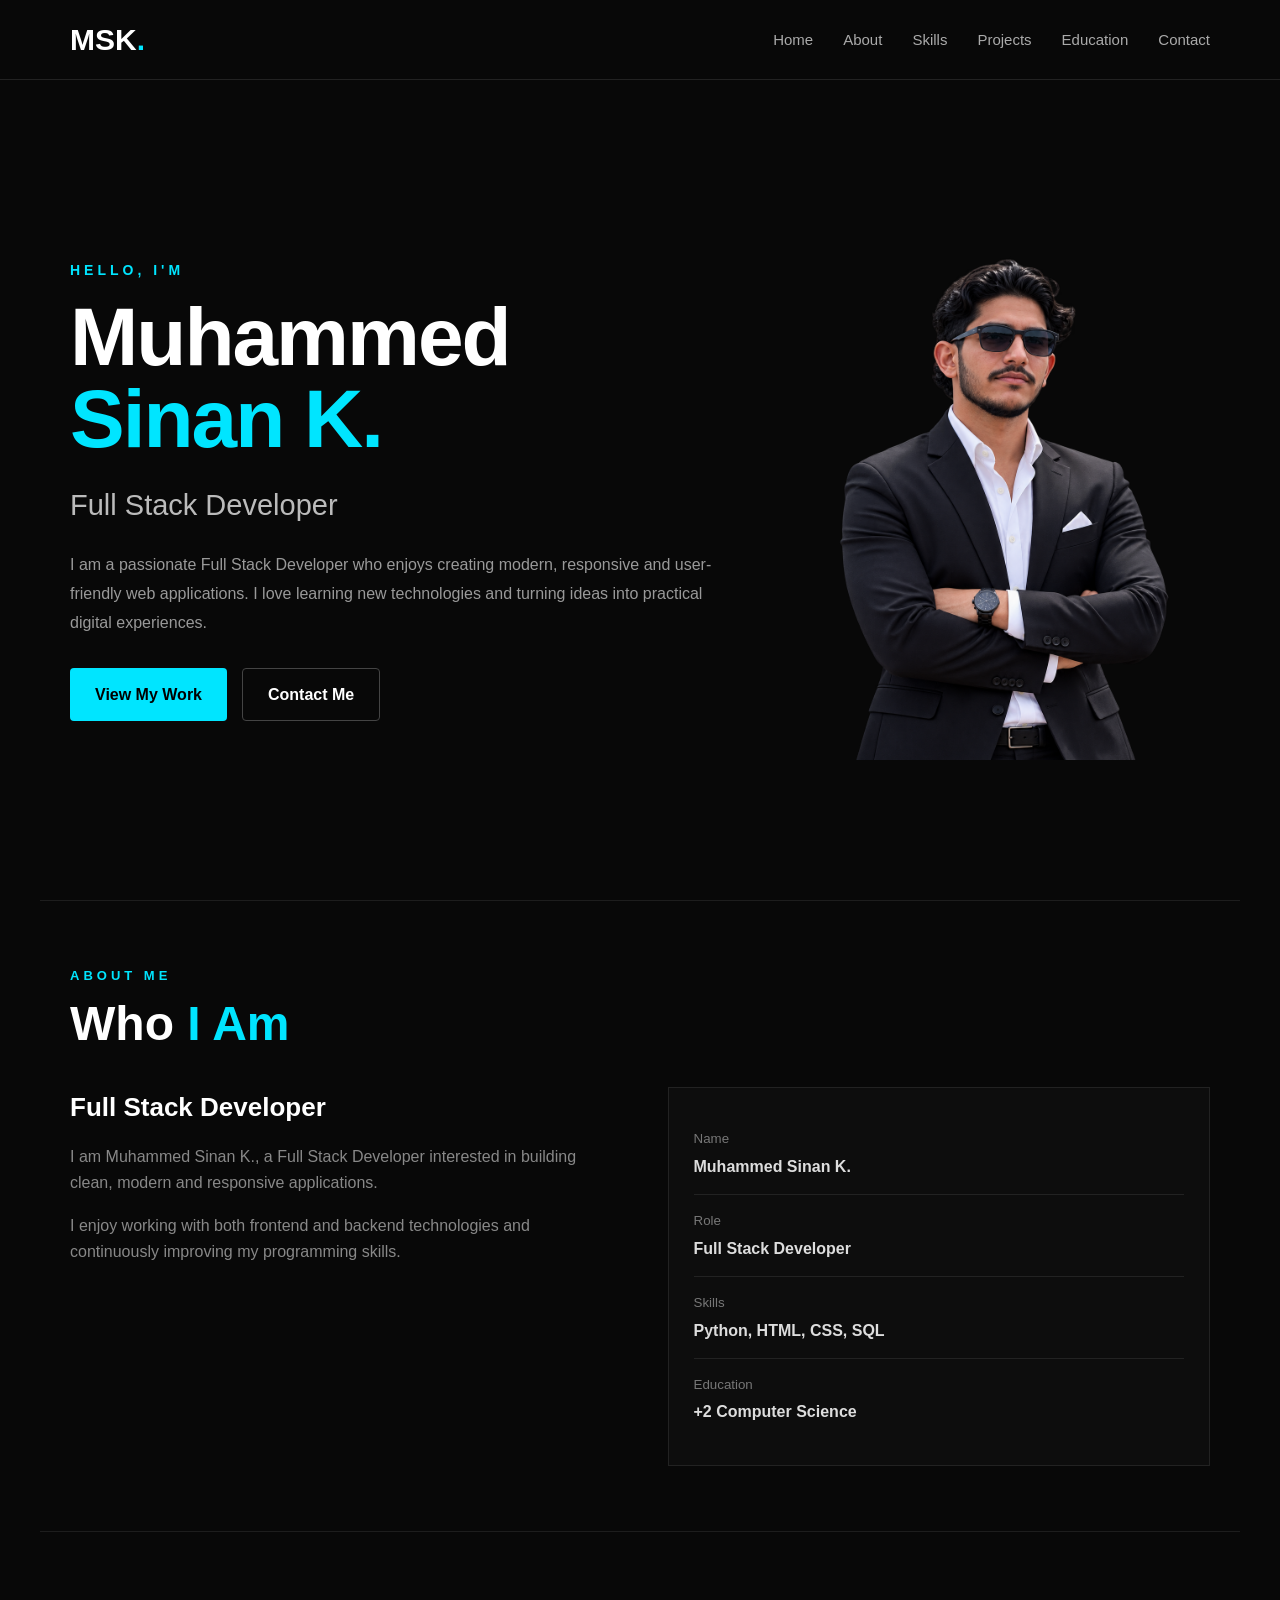
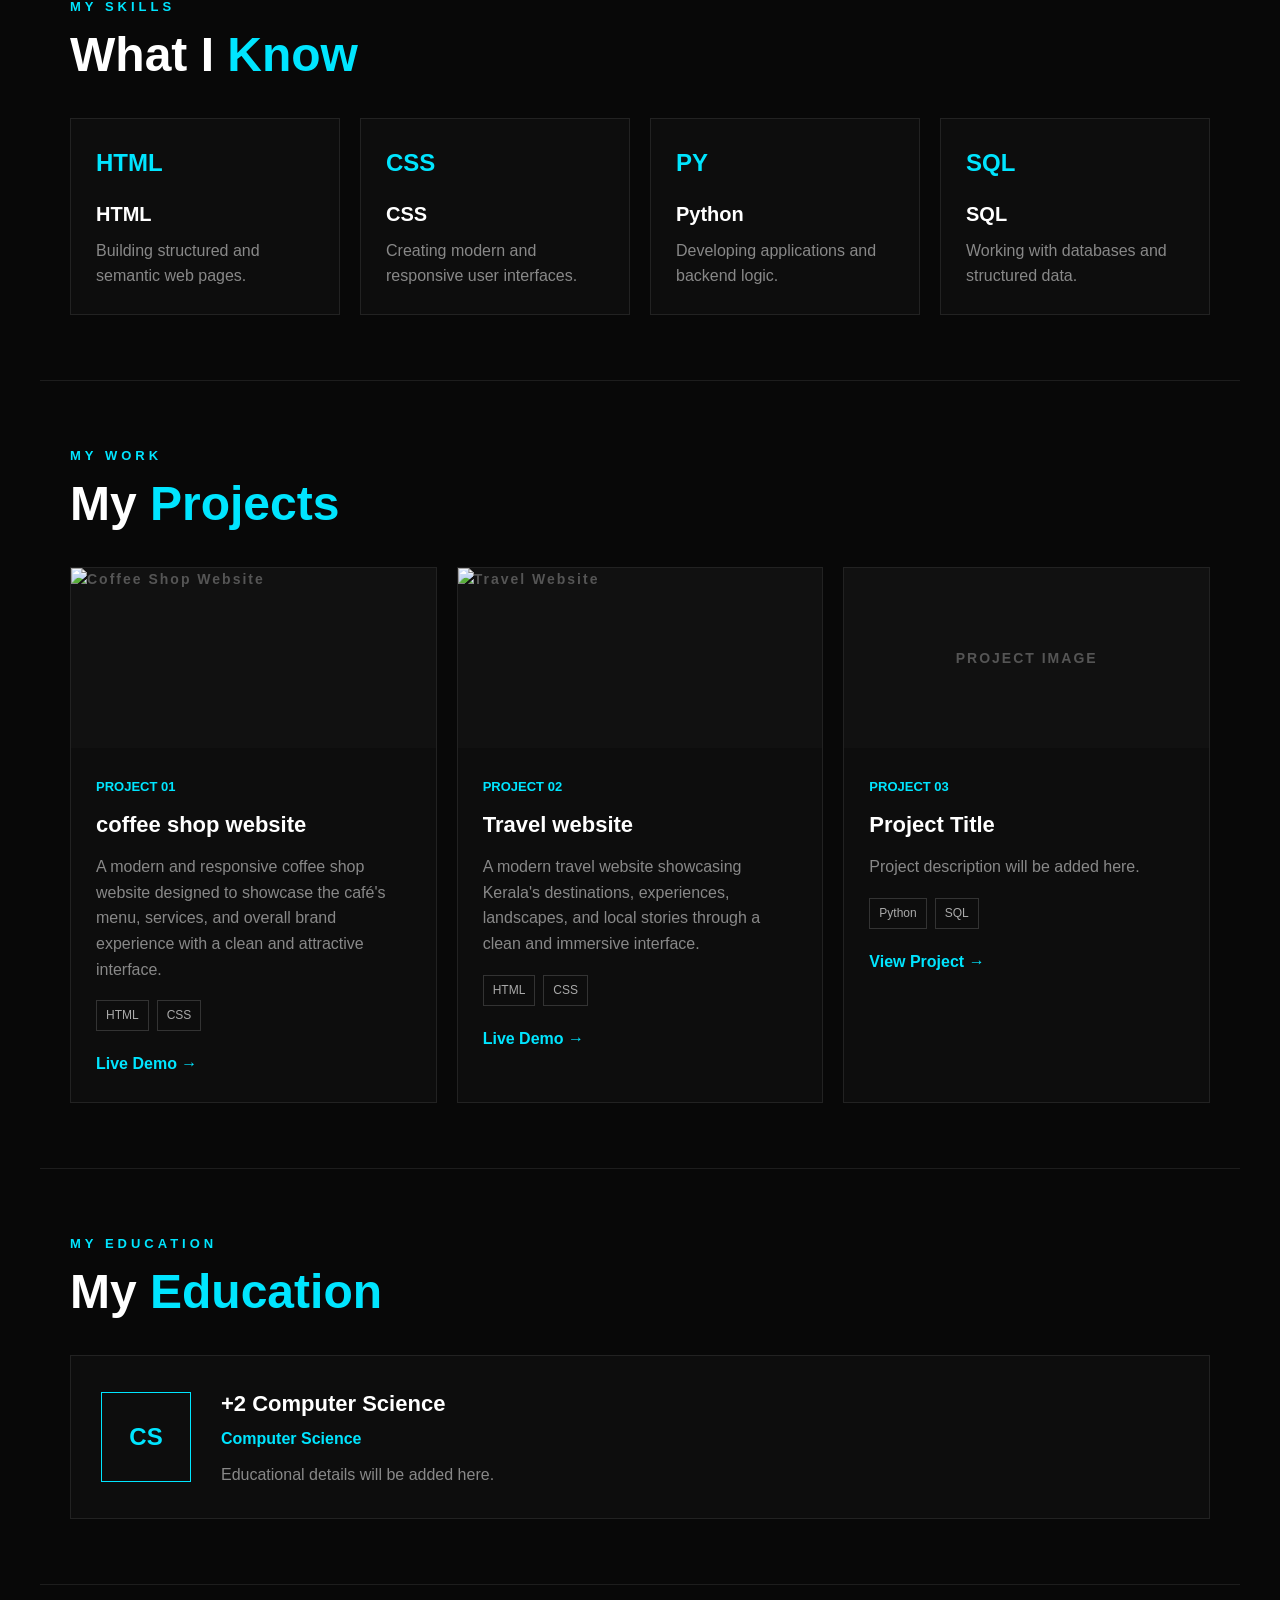
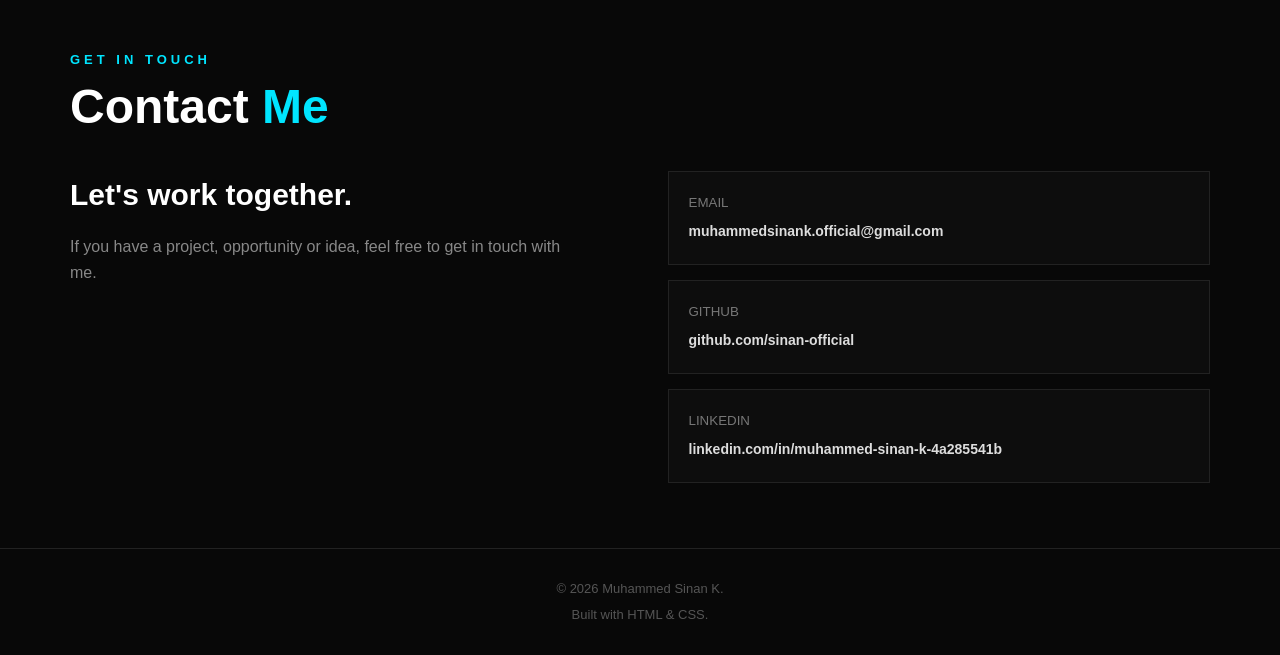
==== portfolio.html @ 4652ec10 "first commit" ====
<!DOCTYPE html>
<html lang="en">

<head>
    <meta charset="UTF-8">

    <meta name="viewport"
          content="width=device-width, initial-scale=1.0">

    <title>Muhammed Sinan K. | Full Stack Developer</title>

    <link rel="stylesheet" href="portfolio.css">
</head>

<body>

    <header class="header">

        <nav class="navbar">

            <a href="#home" class="logo">
                MSK<span>.</span>
            </a>
            <input type="checkbox" id="menu-toggle">

            <label for="menu-toggle" class="menu-icon">
                <span></span>
                <span></span>
                <span></span>
            </label>

            <ul class="nav-links">

                <li>
                    <a href="#home">Home</a>
                </li>

                <li>
                    <a href="#about">About</a>
                </li>

                <li>
                    <a href="#skills">Skills</a>
                </li>

                <li>
                    <a href="#projects">Projects</a>
                </li>

                <li>
                    <a href="#education">Education</a>
                </li>

                <li>
                    <a href="#contact">Contact</a>
                </li>

            </ul>

        </nav>

    </header>


    <main>

        <!-- =========================
             HERO
        ========================== -->

        <section id="home" class="hero">

            <div class="hero-content">

                <p class="subtitle">
                    HELLO, I'M
                </p>

                <h1>
                    Muhammed
                    <span>Sinan K.</span>
                </h1>

                <h2>
                    Full Stack Developer
                </h2>

                <p class="description">
                    I am a passionate Full Stack Developer who enjoys
                    creating modern, responsive and user-friendly web
                    applications. I love learning new technologies and
                    turning ideas into practical digital experiences.
                </p>

                <div class="hero-buttons">

                    <a href="#projects"
                       class="btn primary-btn">
                        View My Work
                    </a>

                    <a href="#contact"
                       class="btn secondary-btn">
                        Contact Me
                    </a>

                </div>

            </div>


            <!-- PROFILE IMAGE -->

            <div class="profile-container">

                <img
                    src="./dp.png"
                    alt="Muhammed Sinan K."
                    class="profile-image"
                >

            </div>

        </section>


        <!-- =========================
             ABOUT
        ========================== -->

        <section id="about" class="section dark-section">

            <div class="section-heading">

                <p>ABOUT ME</p>

                <h2>
                    Who <span>I Am</span>
                </h2>

            </div>


            <div class="about-grid">

                <div class="about-text">

                    <h3>
                        Full Stack Developer
                    </h3>

                    <p>
                        I am Muhammed Sinan K., a Full Stack Developer
                        interested in building clean, modern and
                        responsive applications.
                    </p>

                    <p>
                        I enjoy working with both frontend and backend
                        technologies and continuously improving my
                        programming skills.
                    </p>

                </div>


                <div class="about-card">

                    <div class="info">

                        <small>
                            Name
                        </small>

                        <strong>
                            Muhammed Sinan K.
                        </strong>

                    </div>


                    <div class="info">

                        <small>
                            Role
                        </small>

                        <strong>
                            Full Stack Developer
                        </strong>

                    </div>


                    <div class="info">

                        <small>
                            Skills
                        </small>

                        <strong>
                            Python, HTML, CSS, SQL
                        </strong>

                    </div>


                    <div class="info">

                        <small>
                            Education
                        </small>

                        <strong>
                            +2 Computer Science
                        </strong>

                    </div>

                </div>

            </div>

        </section>


        <!-- =========================
             SKILLS
        ========================== -->

        <section id="skills" class="section">

            <div class="section-heading">

                <p>MY SKILLS</p>

                <h2>
                    What I <span>Know</span>
                </h2>

            </div>


            <div class="skills-grid">

                <div class="skill-card">

                    <div class="skill-icon">
                        HTML
                    </div>

                    <h3>
                        HTML
                    </h3>

                    <p>
                        Building structured and semantic web pages.
                    </p>

                </div>


                <div class="skill-card">

                    <div class="skill-icon">
                        CSS
                    </div>

                    <h3>
                        CSS
                    </h3>

                    <p>
                        Creating modern and responsive user interfaces.
                    </p>

                </div>


                <div class="skill-card">

                    <div class="skill-icon">
                        PY
                    </div>

                    <h3>
                        Python
                    </h3>

                    <p>
                        Developing applications and backend logic.
                    </p>

                </div>


                <div class="skill-card">

                    <div class="skill-icon">
                        SQL
                    </div>

                    <h3>
                        SQL
                    </h3>

                    <p>
                        Working with databases and structured data.
                    </p>

                </div>

            </div>

        </section>


        <!-- =========================
             PROJECTS
        ========================== -->

        <section id="projects"
                 class="section dark-section">

            <div class="section-heading">

                <p>MY WORK</p>

                <h2>
                    My <span>Projects</span>
                </h2>

            </div>


            <div class="projects-grid">

                <div class="project-card">

                    <div class="project-image">
                        <img
        src="https://img.freepik.com/premium-photo/coffee-shop-interior-black-gray_674594-15224.jpg"
        alt="Coffee Shop Website"
    >
                    </div>

                    <div class="project-content">

                        <span class="project-number">
                            PROJECT 01
                        </span>

                        <h3>
                            coffee shop website
                        </h3>

                        <p>
                               A modern and responsive coffee shop website designed
            to showcase the café's menu, services, and overall
            brand experience with a clean and attractive interface.
                        </p>

                        <div class="technology">

                            <span>
                                HTML
                            </span>

                            <span>
                                CSS
                            </span>

                        </div>

                        <a  href="https://coffeewebsite001.netlify.app/"
                target="_blank"
                rel="noopener noreferrer"
                class="project-link">
                Live Demo →
                        </a>

                    </div>

                </div>


                <div class="project-card">

                    
<div class="project-image">
    <img
        src="https://wallpaperaccess.com/full/1635210.jpg"
        alt="Travel Website"
    >
</div>



                    <div class="project-content">

                        <span class="project-number">
                            PROJECT 02
                        </span>

                        <h3>
                            Travel website
                        </h3>

                        <p>
                            A modern travel website showcasing Kerala's destinations, experiences, landscapes, and local stories through a clean and immersive interface.
                        </p>

                        <div class="technology">

                            <span>
                                HTML
                            </span>

                            <span>
                                CSS
                            </span>

                        </div>

                        <a href="https://travelwebsite-kitten-54ea72.netlify.app/" target="_blank" rel="noopener noreferrer" class="project-link"> Live Demo → </a>

                    </div>

                </div>


                <div class="project-card">

                    <div class="project-image">
                        PROJECT IMAGE
                    </div>

                    <div class="project-content">

                        <span class="project-number">
                            PROJECT 03
                        </span>

                        <h3>
                            Project Title
                        </h3>

                        <p>
                            Project description will be added here.
                        </p>

                        <div class="technology">

                            <span>
                                Python
                            </span>

                            <span>
                                SQL
                            </span>

                        </div>

                        <a href="#"
                           class="project-link">
                            View Project →
                        </a>

                    </div>

                </div>

            </div>

        </section>


        <!-- =========================
             EDUCATION
        ========================== -->

        <section id="education"
                 class="section">

            <div class="section-heading">

                <p>MY EDUCATION</p>

                <h2>
                    My <span>Education</span>
                </h2>

            </div>


            <div class="education-card">

                <div class="education-icon">
                    CS
                </div>

                <div>

                    <h3>
                        +2 Computer Science
                    </h3>

                    <h4>
                        Computer Science
                    </h4>

                    <p>
                        Educational details will be added here.
                    </p>

                </div>

            </div>

        </section>


        <!-- =========================
             CONTACT
        ========================== -->

        <section id="contact"
                 class="section dark-section">

            <div class="section-heading">

                <p>GET IN TOUCH</p>

                <h2>
                    Contact <span>Me</span>
                </h2>

            </div>


            <div class="contact-grid">

                <div class="contact-intro">

                    <h3>
                        Let's work together.
                    </h3>

                    <p>
                        If you have a project, opportunity or idea,
                        feel free to get in touch with me.
                    </p>

                </div>


                <div class="contact-links">

                    <a
                        href="mailto:muhammedsinank.official@gmail.com"
                        class="contact-item">

                        <small>
                            EMAIL
                        </small>

                        <strong>
                            muhammedsinank.official@gmail.com
                        </strong>

                    </a>


                    <a
                        href="https://github.com/sinan-official"
                        target="_blank"
                        class="contact-item">

                        <small>
                            GITHUB
                        </small>

                        <strong>
                            github.com/sinan-official
                        </strong>

                    </a>


                    <a
                        href="https://www.linkedin.com/in/muhammed-sinan-k-4a285541b"
                        target="_blank"
                        class="contact-item">

                        <small>
                            LINKEDIN
                        </small>

                        <strong>
                            linkedin.com/in/muhammed-sinan-k-4a285541b
                        </strong>

                    </a>

                </div>

            </div>

        </section>

    </main>


    <!-- =========================
         FOOTER
    ========================== -->

    <footer>

        <p>
            © 2026 Muhammed Sinan K.
        </p>

        <p>
            Built with HTML & CSS.
        </p>

    </footer>

</body>

</html>
---- portfolio.css ----
/* ========================================
   RESET
======================================== */

* {
    margin: 0;
    padding: 0;
    box-sizing: border-box;
}

html {
    scroll-behavior: smooth;
}

body {
    background: #080808;
    color: #ffffff;
    font-family: Arial, Helvetica, sans-serif;
    line-height: 1.6;
    overflow-x: hidden;
}

img {
    max-width: 100%;
    display: block;
}

a {
    text-decoration: none;
    color: inherit;
}

ul {
    list-style: none;
}


/* ========================================
   HEADER
======================================== */

.header {
    width: 100%;
    height: 80px;

    background: #080808;
    border-bottom: 1px solid #222;

    position: sticky;
    top: 0;
    z-index: 1000;
}

.navbar {
    width: min(1200px, 100%);
    height: 100%;

    margin: auto;
    padding: 0 30px;

    display: flex;
    align-items: center;
    justify-content: space-between;

    position: relative;
}

.logo {
    font-size: 30px;
    font-weight: 800;
}

.logo span {
    color: #00e5ff;
}

.nav-links {
    display: flex;
    align-items: center;
    gap: 30px;
}

.nav-links a {
    color: #aaa;
    font-size: 15px;
    transition: 0.3s ease;
}

.nav-links a:hover {
    color: #00e5ff;
}


/* ========================================
   MOBILE MENU
======================================== */

#menu-toggle {
    display: none;
}

.menu-icon {
    display: none;
    width: 32px;
    cursor: pointer;
}

.menu-icon span {
    display: block;

    width: 100%;
    height: 3px;

    margin: 6px 0;

    background: #ffffff;

    transition: 0.3s;
}


/* ========================================
   HERO
======================================== */

.hero {
    width: min(1200px, 100%);
    min-height: calc(100vh - 80px);

    margin: auto;

    padding: 55px 30px;

    display: flex;
    align-items: center;
    justify-content: space-between;

    gap: 45px;
}

.hero-content {
    flex: 1;
    min-width: 0;
    max-width: 700px;
}

.subtitle {
    color: #00e5ff;

    font-size: 14px;
    font-weight: bold;

    letter-spacing: 4px;

    margin-bottom: 15px;
}

.hero h1 {
    font-size: clamp(45px, 7vw, 82px);

    line-height: 1;

    margin-bottom: 22px;

    letter-spacing: -2px;
}

.hero h1 span {
    display: block;
    color: #00e5ff;
}

.hero h2 {
    color: #bbb;

    font-size: clamp(21px, 3vw, 29px);

    font-weight: 400;

    margin-bottom: 23px;
}

.description {
    max-width: 650px;

    color: #999;

    font-size: 16px;

    line-height: 1.8;

    margin-bottom: 30px;
}


/* ========================================
   BUTTONS
======================================== */

.hero-buttons {
    display: flex;
    gap: 15px;
    flex-wrap: wrap;
}

.btn {
    display: inline-flex;

    align-items: center;
    justify-content: center;

    padding: 13px 25px;

    border-radius: 4px;

    font-weight: bold;

    transition: 0.3s ease;
}

.primary-btn {
    background: #00e5ff;
    color: #000000;
}

.primary-btn:hover {
    background: #ffffff;
    transform: translateY(-2px);
}

.secondary-btn {
    border: 1px solid #444;
    color: #ffffff;
}

.secondary-btn:hover {
    border-color: #00e5ff;
    color: #00e5ff;
}


/* ========================================
   PROFILE IMAGE
   NO CIRCLE
======================================== */

.profile-container {
    flex: 0 1 430px;

    width: 430px;
    max-width: 42vw;

    height: 540px;

    display: flex;
    align-items: flex-end;
    justify-content: center;

    overflow: hidden;

    position: relative;
}

.profile-image {
    display: block;

    width: 1000px;
    max-width: 430px;

    height: 800px;

    object-fit: contain;

    object-position: center bottom;

    margin: 0 auto;
}


/* ========================================
   GENERAL SECTIONS
======================================== */

.section {
    width: min(1200px, 100%);

    margin: auto;

    padding: 65px 30px;

    border-top: 1px solid #1d1d1d;
}

.dark-section {
    background: #080808;
}

.section-heading {
    margin-bottom: 35px;
}

.section-heading p {
    color: #00e5ff;

    font-size: 13px;
    font-weight: bold;

    letter-spacing: 4px;

    margin-bottom: 8px;
}

.section-heading h2 {
    font-size: clamp(34px, 5vw, 48px);

    line-height: 1.2;
}

.section-heading h2 span {
    color: #00e5ff;
}


/* ========================================
   ABOUT
======================================== */

.about-grid {
    display: grid;

    grid-template-columns: 1fr 1fr;

    gap: 55px;

    align-items: start;
}

.about-text h3 {
    font-size: 26px;

    margin-bottom: 15px;
}

.about-text p {
    color: #888;

    max-width: 650px;

    margin-bottom: 18px;
}

.about-card {
    background: #0d0d0d;

    border: 1px solid #222;

    padding: 25px;
}

.about-card .info {
    display: flex;

    flex-direction: column;

    gap: 4px;

    padding: 15px 0;

    border-bottom: 1px solid #222;
}

.about-card .info:last-child {
    border-bottom: none;
}

.about-card small {
    color: #777;
}

.about-card strong {
    color: #ddd;

    overflow-wrap: anywhere;
}


/* ========================================
   SKILLS
======================================== */

.skills-grid {
    display: grid;

    grid-template-columns: repeat(4, 1fr);

    gap: 20px;
}

.skill-card {
    background: #0d0d0d;

    border: 1px solid #222;

    padding: 25px;

    transition: 0.3s ease;
}

.skill-card:hover {
    border-color: #00e5ff;

    transform: translateY(-4px);
}

.skill-icon {
    color: #00e5ff;

    font-size: 24px;
    font-weight: bold;

    margin-bottom: 15px;
}

.skill-card h3 {
    font-size: 20px;

    margin-bottom: 8px;
}

.skill-card p {
    color: #888;
}


/* ========================================
   PROJECTS
======================================== */

.projects-grid {
    display: grid;

    grid-template-columns: repeat(3, 1fr);

    gap: 20px;
}

.project-card {
    background: #0d0d0d;

    border: 1px solid #222;

    overflow: hidden;

    transition: 0.3s ease;
}

.project-card:hover {
    border-color: #00e5ff;

    transform: translateY(-4px);
}

.project-image {
    height: 150px;

    display: flex;

    align-items: center;
    justify-content: center;

    background: #111;

    color: #555;

    font-size: 14px;

    font-weight: bold;

    letter-spacing: 2px;
}

.project-content {
    padding: 25px;
}

.project-number {
    color: #00e5ff;

    font-size: 13px;

    font-weight: bold;
}

.project-card h3 {
    font-size: 22px;

    margin: 8px 0 12px;
}

.project-card p {
    color: #888;

    margin-bottom: 18px;
}

.technology {
    display: flex;

    flex-wrap: wrap;

    gap: 8px;

    margin-bottom: 20px;
}

.technology span {
    border: 1px solid #333;

    color: #aaa;

    padding: 5px 9px;

    font-size: 12px;
}

.project-link {
    color: #00e5ff;

    font-weight: bold;
}


/* ========================================
   EDUCATION
======================================== */

.education-card {
    background: #0d0d0d;

    border: 1px solid #222;

    padding: 30px;

    display: flex;

    align-items: center;

    gap: 30px;
}

.education-icon {
    width: 90px;
    height: 90px;

    flex-shrink: 0;

    border: 1px solid #00e5ff;

    color: #00e5ff;

    display: flex;

    align-items: center;
    justify-content: center;

    font-size: 24px;

    font-weight: bold;
}

.education-card h3 {
    font-size: 22px;
}

.education-card h4 {
    color: #00e5ff;

    margin: 5px 0 10px;
}

.education-card p {
    color: #888;
}


/* ========================================
   CONTACT
======================================== */

.contact-grid {
    display: grid;

    grid-template-columns: 1fr 1fr;

    gap: 55px;
}

.contact-intro h3 {
    font-size: 30px;

    margin-bottom: 15px;
}

.contact-intro p {
    color: #888;

    max-width: 500px;
}

.contact-links {
    display: flex;

    flex-direction: column;

    gap: 15px;
}

.contact-item {
    display: block;

    background: #0d0d0d;

    border: 1px solid #222;

    padding: 20px;

    transition: 0.3s ease;
}

.contact-item:hover {
    border-color: #00e5ff;
}

.contact-item small {
    display: block;

    color: #777;

    margin-bottom: 5px;
}

.contact-item strong {
    color: #ddd;

    font-size: 14px;

    overflow-wrap: anywhere;
}


/* ========================================
   FOOTER
======================================== */

footer {
    border-top: 1px solid #222;

    padding: 30px 20px;

    text-align: center;

    color: #555;

    font-size: 13px;
}

footer p:first-child {
    margin-bottom: 5px;
}


/* ========================================
   TABLET
======================================== */

@media (max-width: 1000px) {

    .hero {
        gap: 25px;

        padding-left: 25px;
        padding-right: 25px;
    }

    .profile-container {
        width: 360px;
        max-width: 38vw;

        height: 480px;

        flex-basis: 360px;
    }

    .profile-image {
        max-width: 360px;
    }

    .skills-grid {
        grid-template-columns: repeat(2, 1fr);
    }

    .projects-grid {
        grid-template-columns: repeat(2, 1fr);
    }

    .about-grid {
        gap: 30px;
    }

    .contact-grid {
        gap: 30px;
    }
}


/* ========================================
   MOBILE NAV
======================================== */

@media (max-width: 768px) {

    .header {
        height: 70px;
    }

    .navbar {
        height: 70px;

        padding: 0 20px;
    }

    .menu-icon {
        display: block;
    }

    .nav-links {
        position: absolute;

        top: 70px;
        left: 0;

        width: 100%;

        background: #080808;

        border-bottom: 1px solid #222;

        display: flex;

        flex-direction: column;

        align-items: center;

        gap: 0;

        max-height: 0;

        overflow: hidden;

        transition: max-height 0.35s ease;
    }

    .nav-links li {
        width: 100%;

        text-align: center;
    }

    .nav-links a {
        display: block;

        width: 100%;

        padding: 15px;
    }

    #menu-toggle:checked ~ .nav-links {
        max-height: 400px;
    }

    #menu-toggle:checked + .menu-icon span:nth-child(1) {
        transform: translateY(9px) rotate(45deg);
    }

    #menu-toggle:checked + .menu-icon span:nth-child(2) {
        opacity: 0;
    }

    #menu-toggle:checked + .menu-icon span:nth-child(3) {
        transform: translateY(-9px) rotate(-45deg);
    }


    /* HERO */

    .hero {
        width: 100%;

        min-height: auto;

        padding: 40px 20px 60px;

        flex-direction: column;

        text-align: center;

        gap: 25px;
    }

    .hero-content {
        width: 100%;

        max-width: 650px;
    }

    .description {
        margin-left: auto;
        margin-right: auto;
    }

    .hero-buttons {
        justify-content: center;
    }


    /* IMAGE */

    .profile-container {
        order: -1;

        width: 100%;
        max-width: 340px;

        height: 420px;

        flex: none;
    }

    .profile-image {
        width: 100%;

        max-width: 340px;

        height: 100%;

        object-fit: contain;

        object-position: center bottom;
    }


    /* ABOUT */

    .about-grid {
        grid-template-columns: 1fr;

        gap: 30px;
    }


    /* CONTACT */

    .contact-grid {
        grid-template-columns: 1fr;

        gap: 30px;
    }


    /* SECTION */

    .section {
        padding: 55px 20px;
    }
}


/* ========================================
   SMALL MOBILE
======================================== */

@media (max-width: 550px) {

    .logo {
        font-size: 25px;
    }

    .hero {
        padding: 35px 18px 50px;

        gap: 20px;
    }

    .profile-container {
        width: 100%;

        max-width: 290px;

        height: 360px;
    }

    .profile-image {
        width: 100%;

        max-width: 290px;
    }

    .hero h1 {
        font-size: 43px;

        letter-spacing: -1px;
    }

    .hero h2 {
        font-size: 20px;
    }

    .description {
        font-size: 15px;
    }

    .hero-buttons {
        width: 100%;

        flex-direction: column;
    }

    .btn {
        width: 100%;

        text-align: center;
    }

    .skills-grid {
        grid-template-columns: 1fr;
    }

    .projects-grid {
        grid-template-columns: 1fr;
    }

    .education-card {
        flex-direction: column;

        text-align: center;

        padding: 25px 20px;
    }

    .education-icon {
        width: 75px;
        height: 75px;
    }

    .section {
        padding: 45px 18px;
    }
}


/* ========================================
   VERY SMALL PHONES
======================================== */

@media (max-width: 360px) {

    .hero {
        padding-left: 15px;
        padding-right: 15px;
    }

    .profile-container {
        max-width: 260px;

        height: 320px;
    }

    .profile-image {
        max-width: 260px;
    }

    .hero h1 {
        font-size: 37px;
    }

    .section-heading h2 {
        font-size: 31px;
    }
}
.project-links {
    display: flex;
    flex-wrap: wrap;
    gap: 20px;
    margin-top: 5px;
}

.project-link {
    color: #00e5ff;
    font-weight: bold;
    transition: 0.3s ease;
}

.project-link:hover {
    color: #ffffff;
}
.project-image {
    height: 180px;
    overflow: hidden;
    background: #111;
}

.project-image img {
    width: 100%;
    height: 100%;
    object-fit: cover;
    display: block;
}

.project-links {
    display: flex;
    flex-wrap: wrap;
    gap: 20px;
    margin-top: 5px;
}

.project-link {
    color: #00e5ff;
    font-weight: bold;
    transition: 0.3s ease;
}

.project-link:hover {
    color: #ffffff;
}
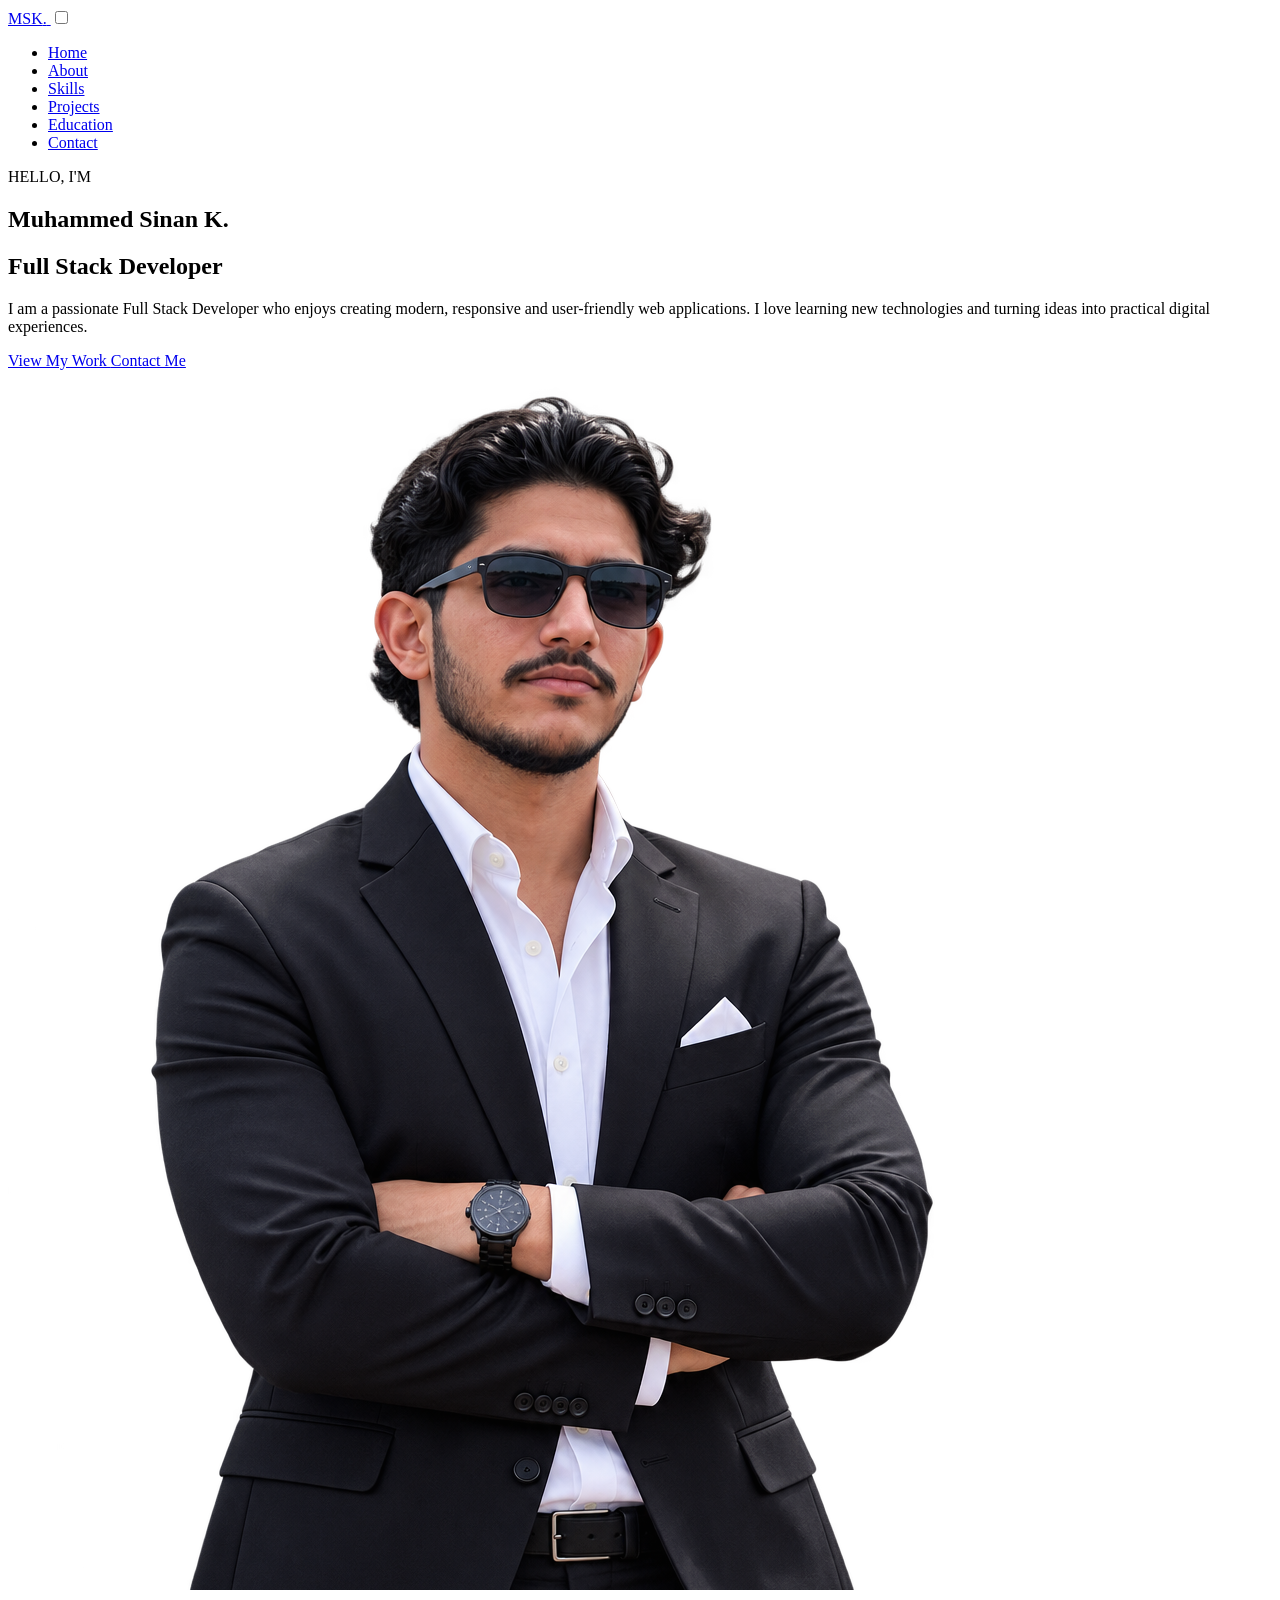
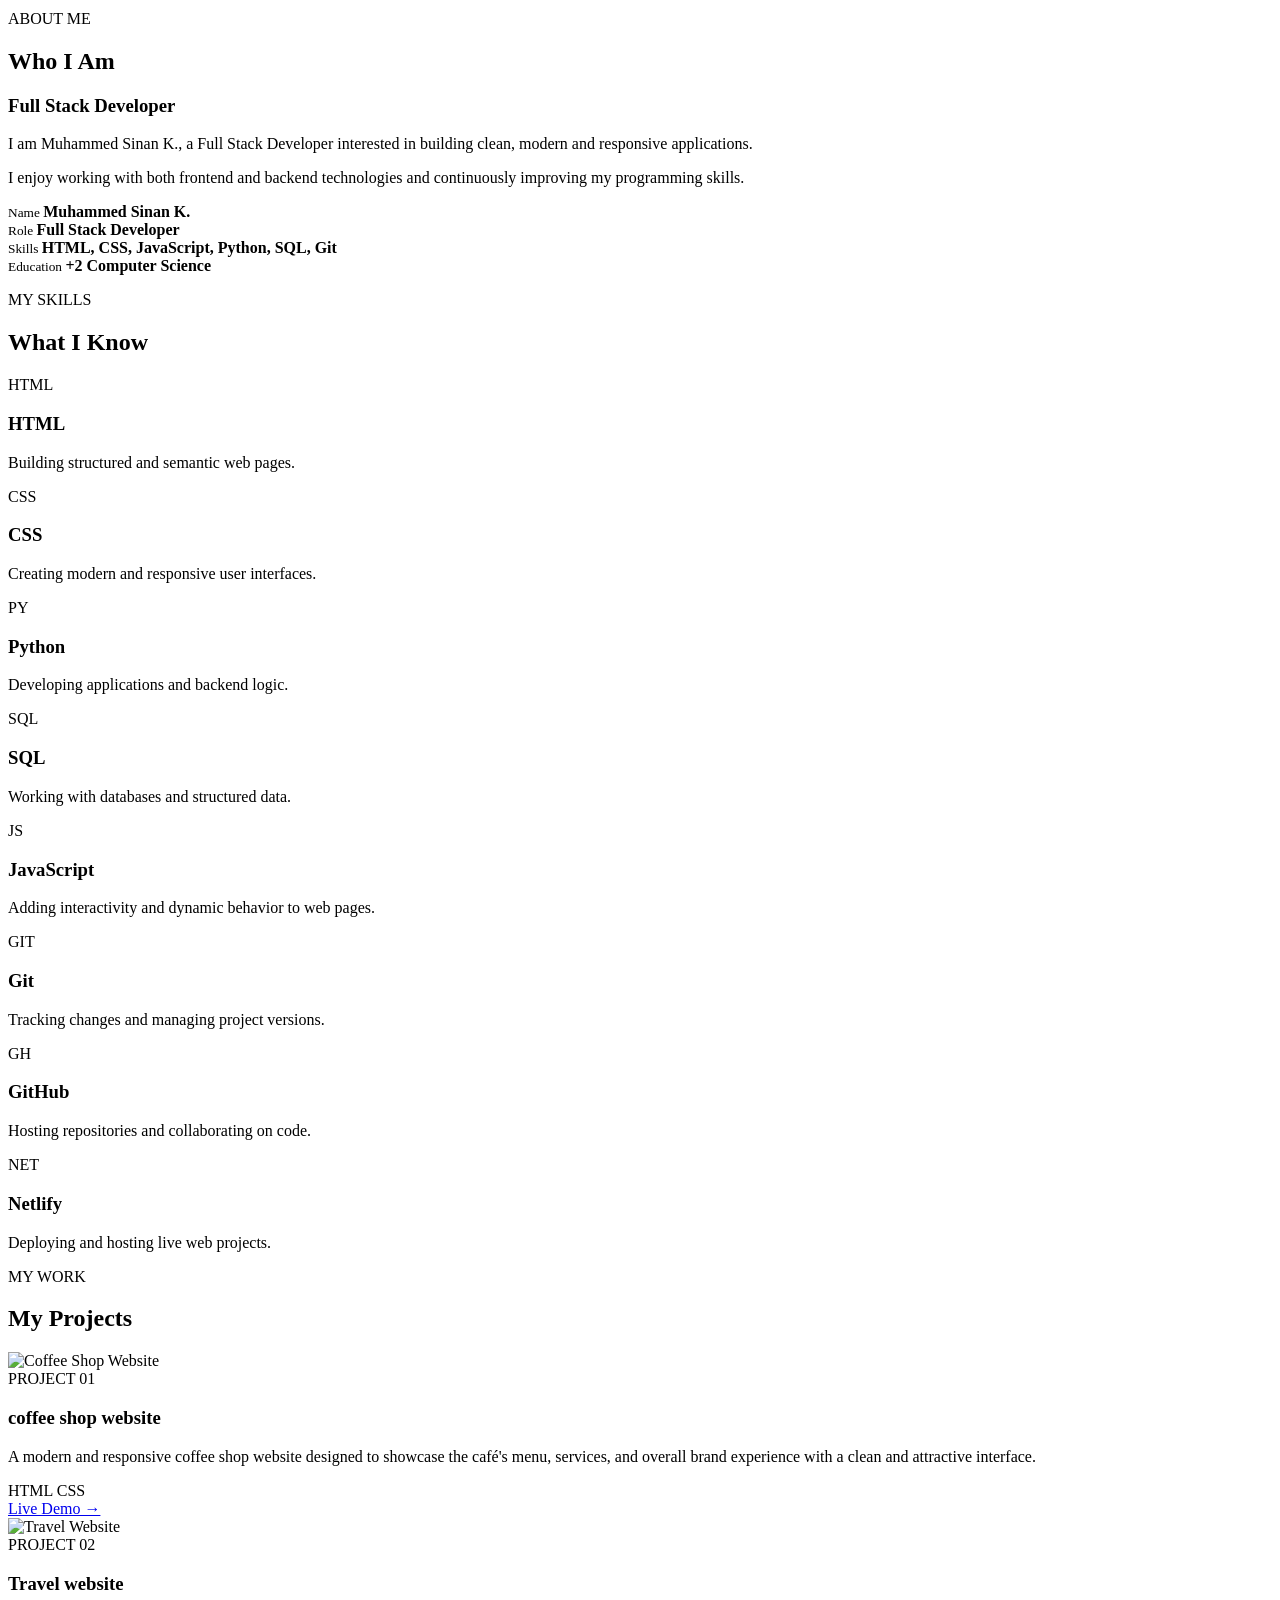
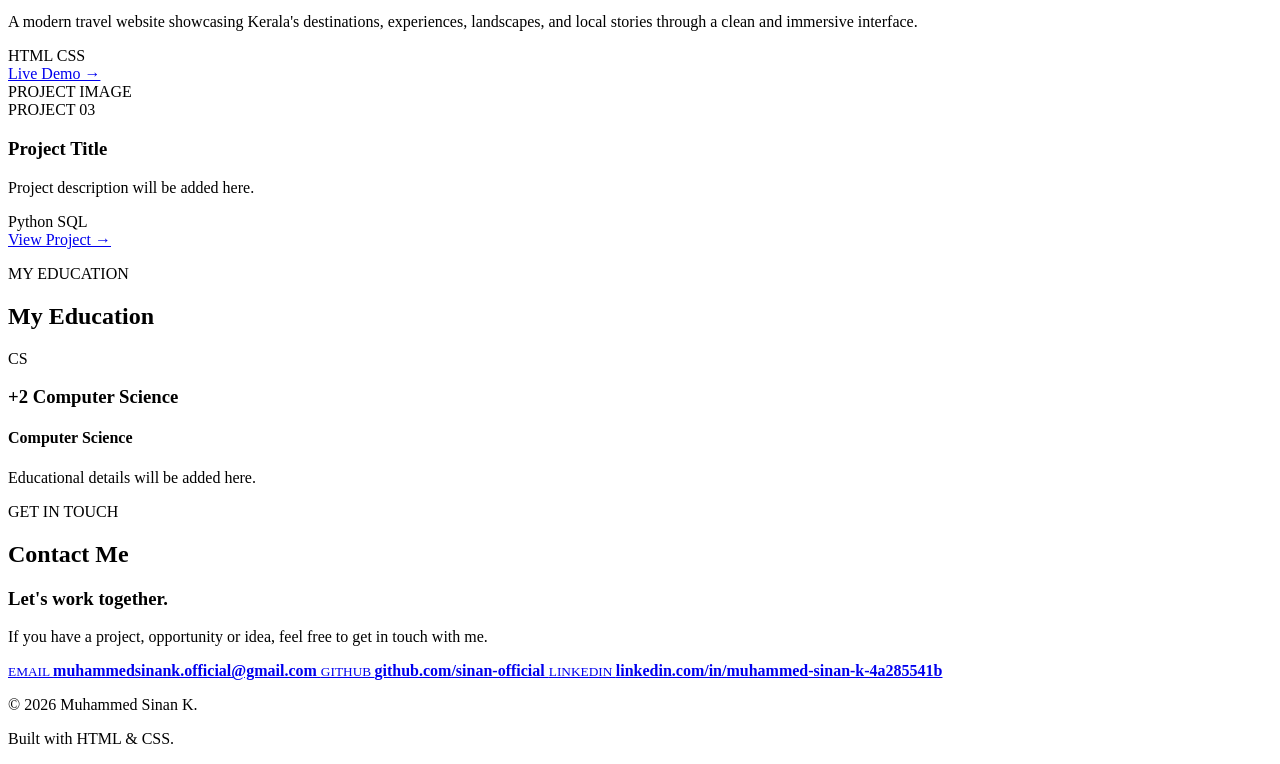
==== commit e1c6353c: "first commit" ====
--- a/portfolio.html
+++ b/portfolio.html
@@ -9,7 +9,7 @@
 
     <title>Muhammed Sinan K. | Full Stack Developer</title>
 
-    <link rel="stylesheet" href="portfolio.css">
+    <link rel="stylesheet" href="portfolioai.css">
 </head>
 
 <body>
@@ -199,7 +199,7 @@
                         </small>
 
                         <strong>
-                            Python, HTML, CSS, SQL
+                            HTML, CSS, JavaScript, Python, SQL, Git
                         </strong>
 
                     </div>
@@ -306,6 +306,74 @@
 
                     <p>
                         Working with databases and structured data.
+                    </p>
+
+                </div>
+
+
+                <div class="skill-card">
+
+                    <div class="skill-icon">
+                        JS
+                    </div>
+
+                    <h3>
+                        JavaScript
+                    </h3>
+
+                    <p>
+                        Adding interactivity and dynamic behavior to web pages.
+                    </p>
+
+                </div>
+
+
+                <div class="skill-card">
+
+                    <div class="skill-icon">
+                        GIT
+                    </div>
+
+                    <h3>
+                        Git
+                    </h3>
+
+                    <p>
+                        Tracking changes and managing project versions.
+                    </p>
+
+                </div>
+
+
+                <div class="skill-card">
+
+                    <div class="skill-icon">
+                        GH
+                    </div>
+
+                    <h3>
+                        GitHub
+                    </h3>
+
+                    <p>
+                        Hosting repositories and collaborating on code.
+                    </p>
+
+                </div>
+
+
+                <div class="skill-card">
+
+                    <div class="skill-icon">
+                        NET
+                    </div>
+
+                    <h3>
+                        Netlify
+                    </h3>
+
+                    <p>
+                        Deploying and hosting live web projects.
                     </p>
 
                 </div>
@@ -629,4 +697,4 @@
 
 </body>
 
-</html>+</html>
